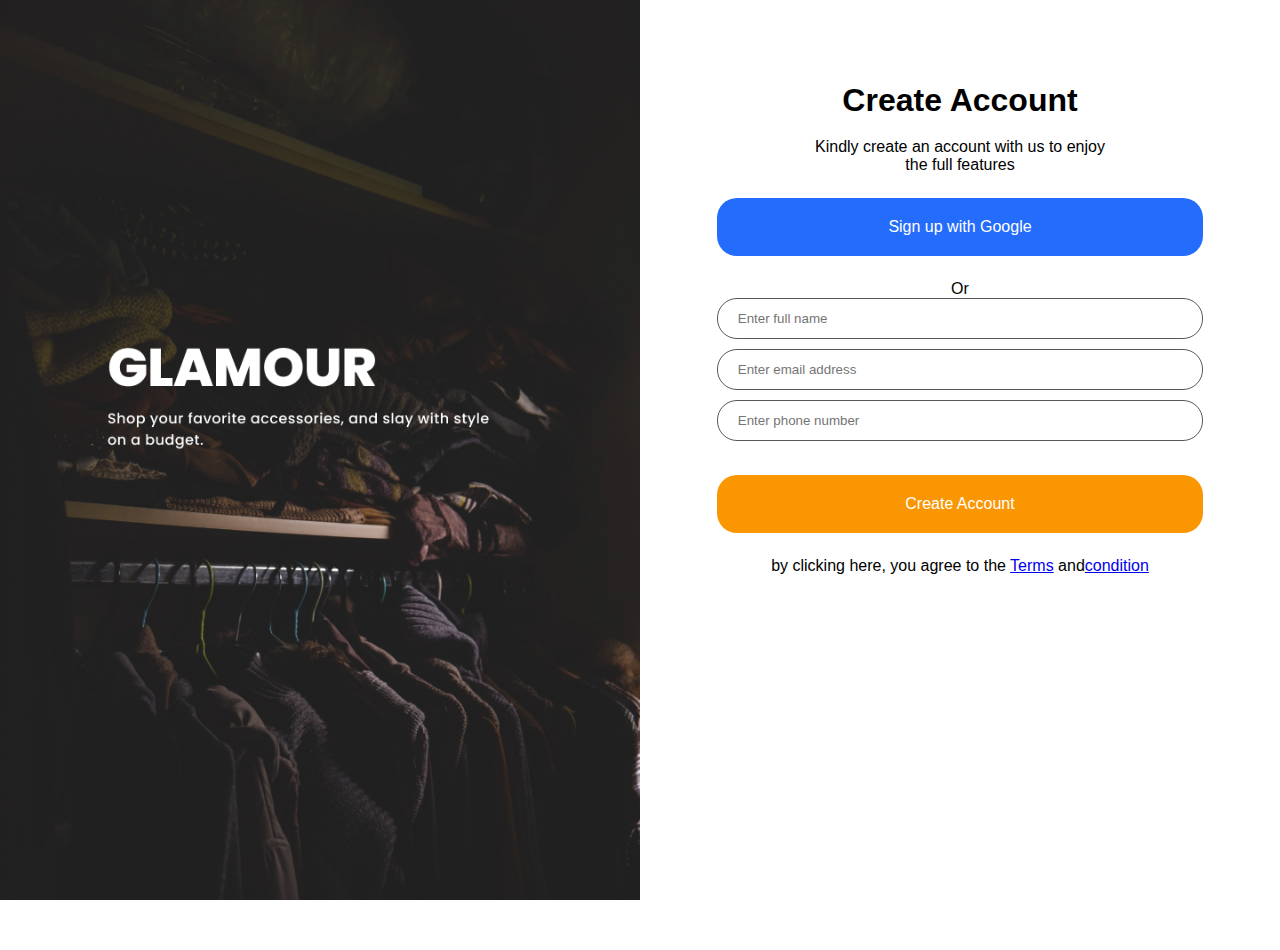
==== create.html @ a83909d0 "made some changes" ====
<!DOCTYPE html>
<html lang="en">
<head>
    <meta charset="UTF-8">
    <meta http-equiv="X-UA-Compatible" content="IE=edge">
    <meta name="viewport" content="width=device-width, initial-scale=1.0">
    <title>create Account</title>
    <link rel="stylesheet" href="create.css">
    <link rel="stylesheet" href="https://cdnjs.cloudflare.com/ajax/libs/font-awesome/6.4.0/css/all.min.css" integrity="sha512-iecdLmaskl7CVkqkXNQ/ZH/XLlvWZOJyj7Yy7tcenmpD1ypASozpmT/E0iPtmFIB46ZmdtAc9eNBvH0H/ZpiBw==" crossorigin="anonymous" referrerpolicy="no-referrer" />
</head>
<body>
    <div class="wrapper">
        <div class="box image-container">
            <img src="Picture.png" alt="">
        </div>
        <div class=" box content">
            <h1>Create Account</h1>
            <p>Kindly create an account with us to enjoy <br>the full features</p>
            <div class="sign-in">
                <button> Sign up with Google</button>
                <i class="fa-brands fa-google"></i>
            </div>
            <div class="or">Or</div>
            <form action="">
                <div class="wrap">
                    <label for="full name"></label>
                    <input type="text" class="input" placeholder="Enter full name" required>
                    <i class="fa-solid fa-user"></i>
                </div>
                <div class="wrap">
                    <input type="email" class="input" placeholder="Enter email address" required>
                    <i class="fa-solid fa-envelope"></i>
                </div>
                <div class="wrap">
                    <input type="text" class="input" placeholder="Enter phone number" required>
                    <i class="fa-solid fa-phone"></i>
                </div>
                <div class="wrap">
                    <button>Create Account</button>
                </div>
                <div class="checkbox">
                    <label> by clicking here, you agree to the <a href="#">Terms</a> and<a href="#">condition</a></label>
                </div>
            </form>
    </div>
</body>
</html>
---- create.css ----
*{
    margin: 0;
    padding: 0;
    box-sizing: border-box;
    font-family: 'poppins', sans-serif;
    /*border: 1px solid red;*/
}
body{
    width: 100vw;
    height: 100vh;
}
.wrapper{
    width: 100% ;
    height: 100%;
    display: flex;
}
.box{
    width: 50%;
    height: 100%;
}
.image-container img{
    width: 100%;
    height: 100%;
    object-fit: cover;
}
.content{
    width: 50%;
    padding: 2rem 1rem;
    margin: 50px auto;
    background-color: #fff;
    text-align: center;
}
h1{
    font-size: 2rem;
    margin-bottom: 1.2rem;
}
form input{
    width: 80%;
    outline: none;
    border: 1px solid #5c5555;
    padding: 12px 20px;
    margin-bottom: 10px;
    border-radius: 20px;
}
button{
    font-size: 1rem;
    margin: 1.5rem;
    padding: 20px 0;
    border-radius: 20px;
    border: none;
    width: 80%;
}
.wrap button{
    background-color: #fa9602;
    color: #fff;
}
.sign-in button{
    background-color: #246cfc;
    color: #fff;
}
i{
    position: relative;
    top: 0;
    right: 260px;

}
/*
.content h1{
    display: flex;
    align-items: center;
    justify-content: center;
}
.content p{
    display: flex;
    align-items: center;
    justify-content: center;
    font-weight: 400;
}
.wrap{
    display: flex;
    align-items: center;
    justify-content: center;
}
.input{
    width: 300px;
    height: 45px;
    border-radius: 15px;
    border: 1px solid #5c5555;
    margin-top: 30px;
}
.or{
    display: flex;
    justify-content: center;
    align-items: center;
    margin-top: 30px;
}
i{
    position: absolute;
    top: 10px;
    left: 17px;
}
button{
    width: 300px;
    height: 40px;
    border-radius: 10px;
    border: 1px solid #5c5555;
    margin: 30px;
    color: #fff;
    background-color: #fa9602;
}
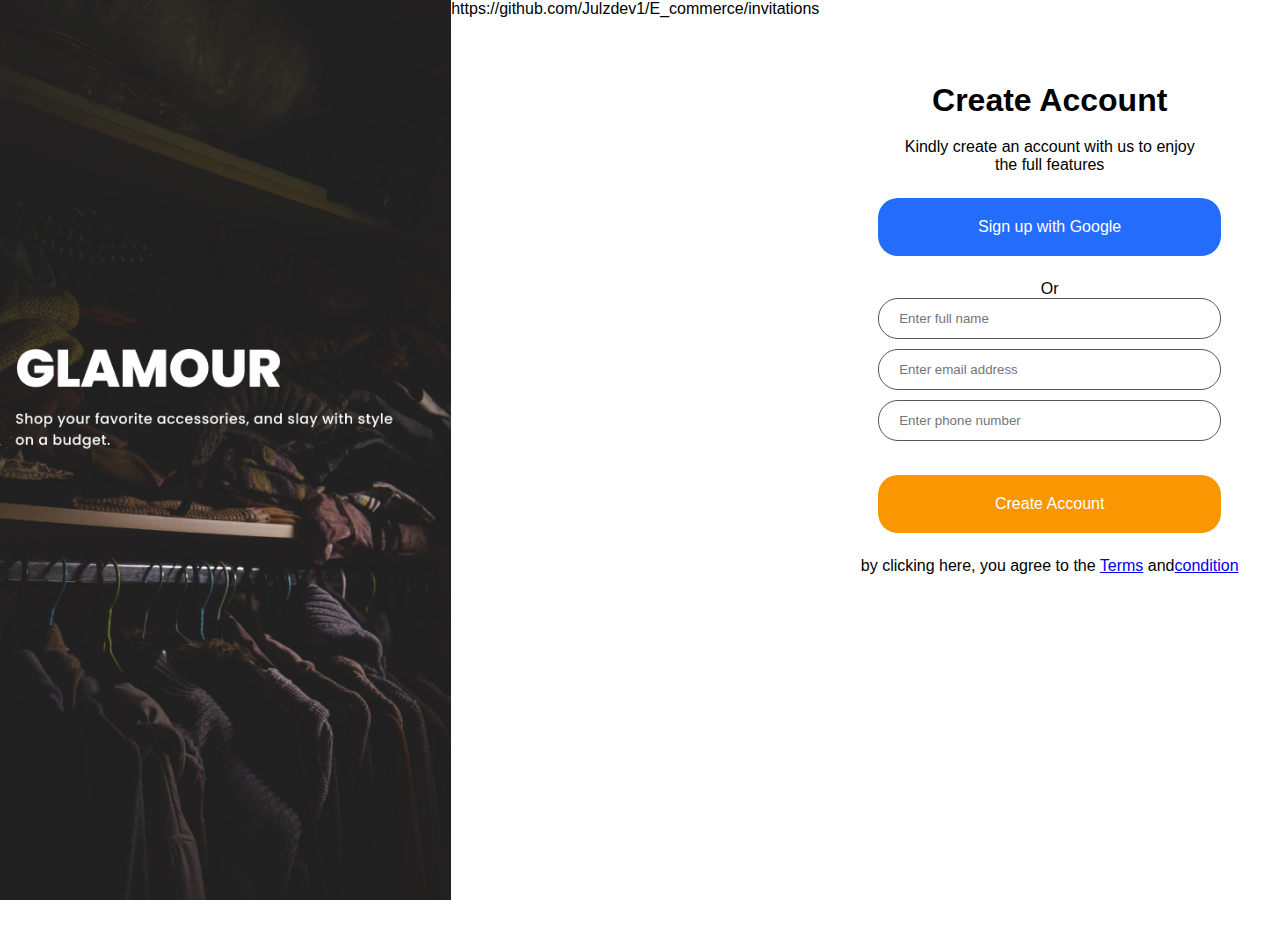
==== commit 77c16233: "made some changes" ====
--- a/create.html
+++ b/create.html
@@ -12,28 +12,28 @@
     <div class="wrapper">
         <div class="box image-container">
             <img src="Picture.png" alt="">
-        </div>
+        </div>https://github.com/Julzdev1/E_commerce/invitations
         <div class=" box content">
             <h1>Create Account</h1>
             <p>Kindly create an account with us to enjoy <br>the full features</p>
             <div class="sign-in">
                 <button> Sign up with Google</button>
-                <i class="fa-brands fa-google"></i>
+                <!--<i class="fa-brands fa-google"></i>-->
             </div>
             <div class="or">Or</div>
             <form action="">
                 <div class="wrap">
                     <label for="full name"></label>
                     <input type="text" class="input" placeholder="Enter full name" required>
-                    <i class="fa-solid fa-user"></i>
+                   <!---- <i class="fa-solid fa-user"></i>-->
                 </div>
                 <div class="wrap">
                     <input type="email" class="input" placeholder="Enter email address" required>
-                    <i class="fa-solid fa-envelope"></i>
+                    <!--<i class="fa-solid fa-envelope"></i>-->
                 </div>
                 <div class="wrap">
                     <input type="text" class="input" placeholder="Enter phone number" required>
-                    <i class="fa-solid fa-phone"></i>
+                    <!--<i class="fa-solid fa-phone"></i>-->
                 </div>
                 <div class="wrap">
                     <button>Create Account</button>
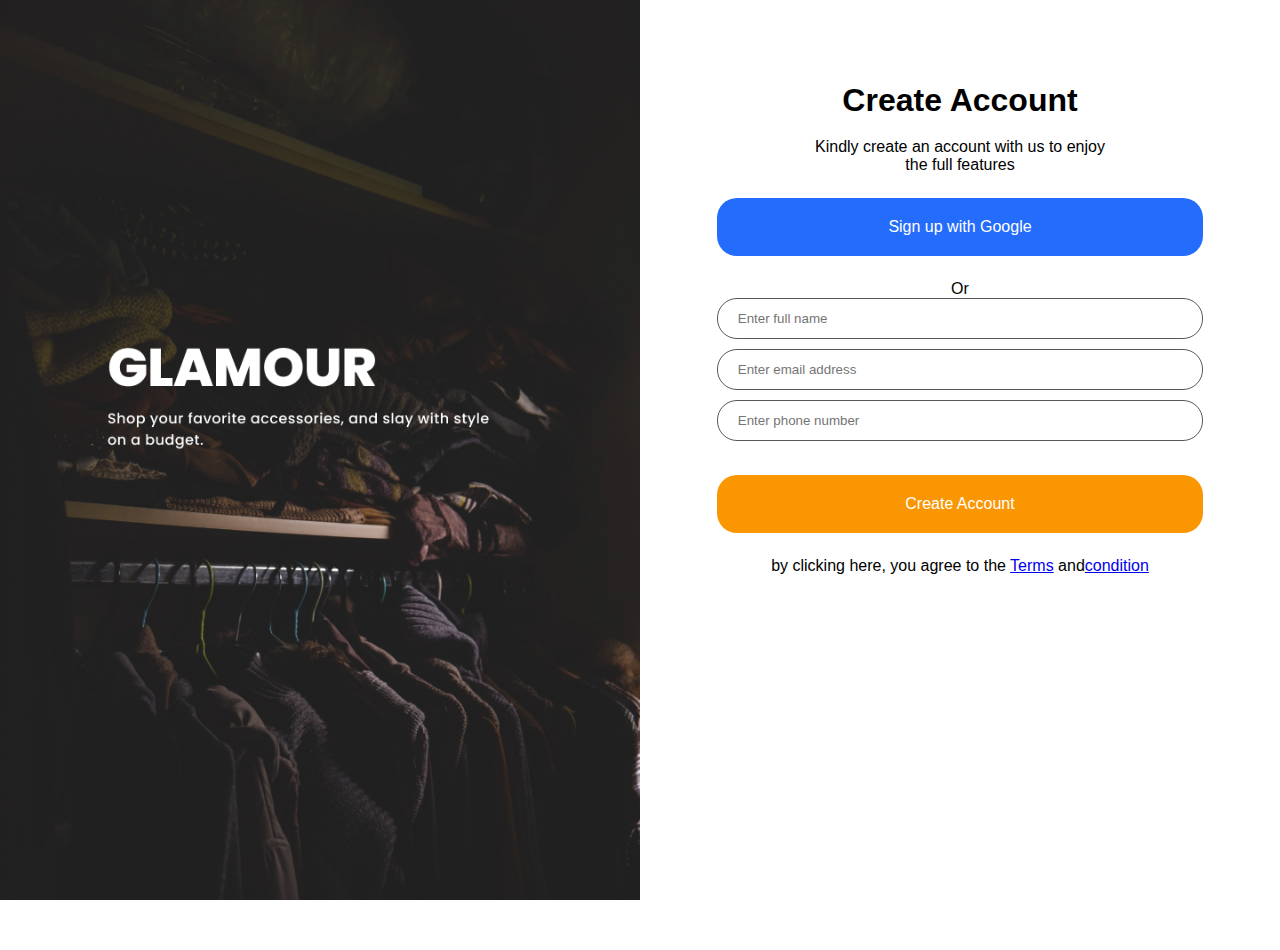
==== commit e8c8264d: "fix bug" ====
--- a/create.html
+++ b/create.html
@@ -12,7 +12,7 @@
     <div class="wrapper">
         <div class="box image-container">
             <img src="Picture.png" alt="">
-        </div>https://github.com/Julzdev1/E_commerce/invitations
+        </div>
         <div class=" box content">
             <h1>Create Account</h1>
             <p>Kindly create an account with us to enjoy <br>the full features</p>
